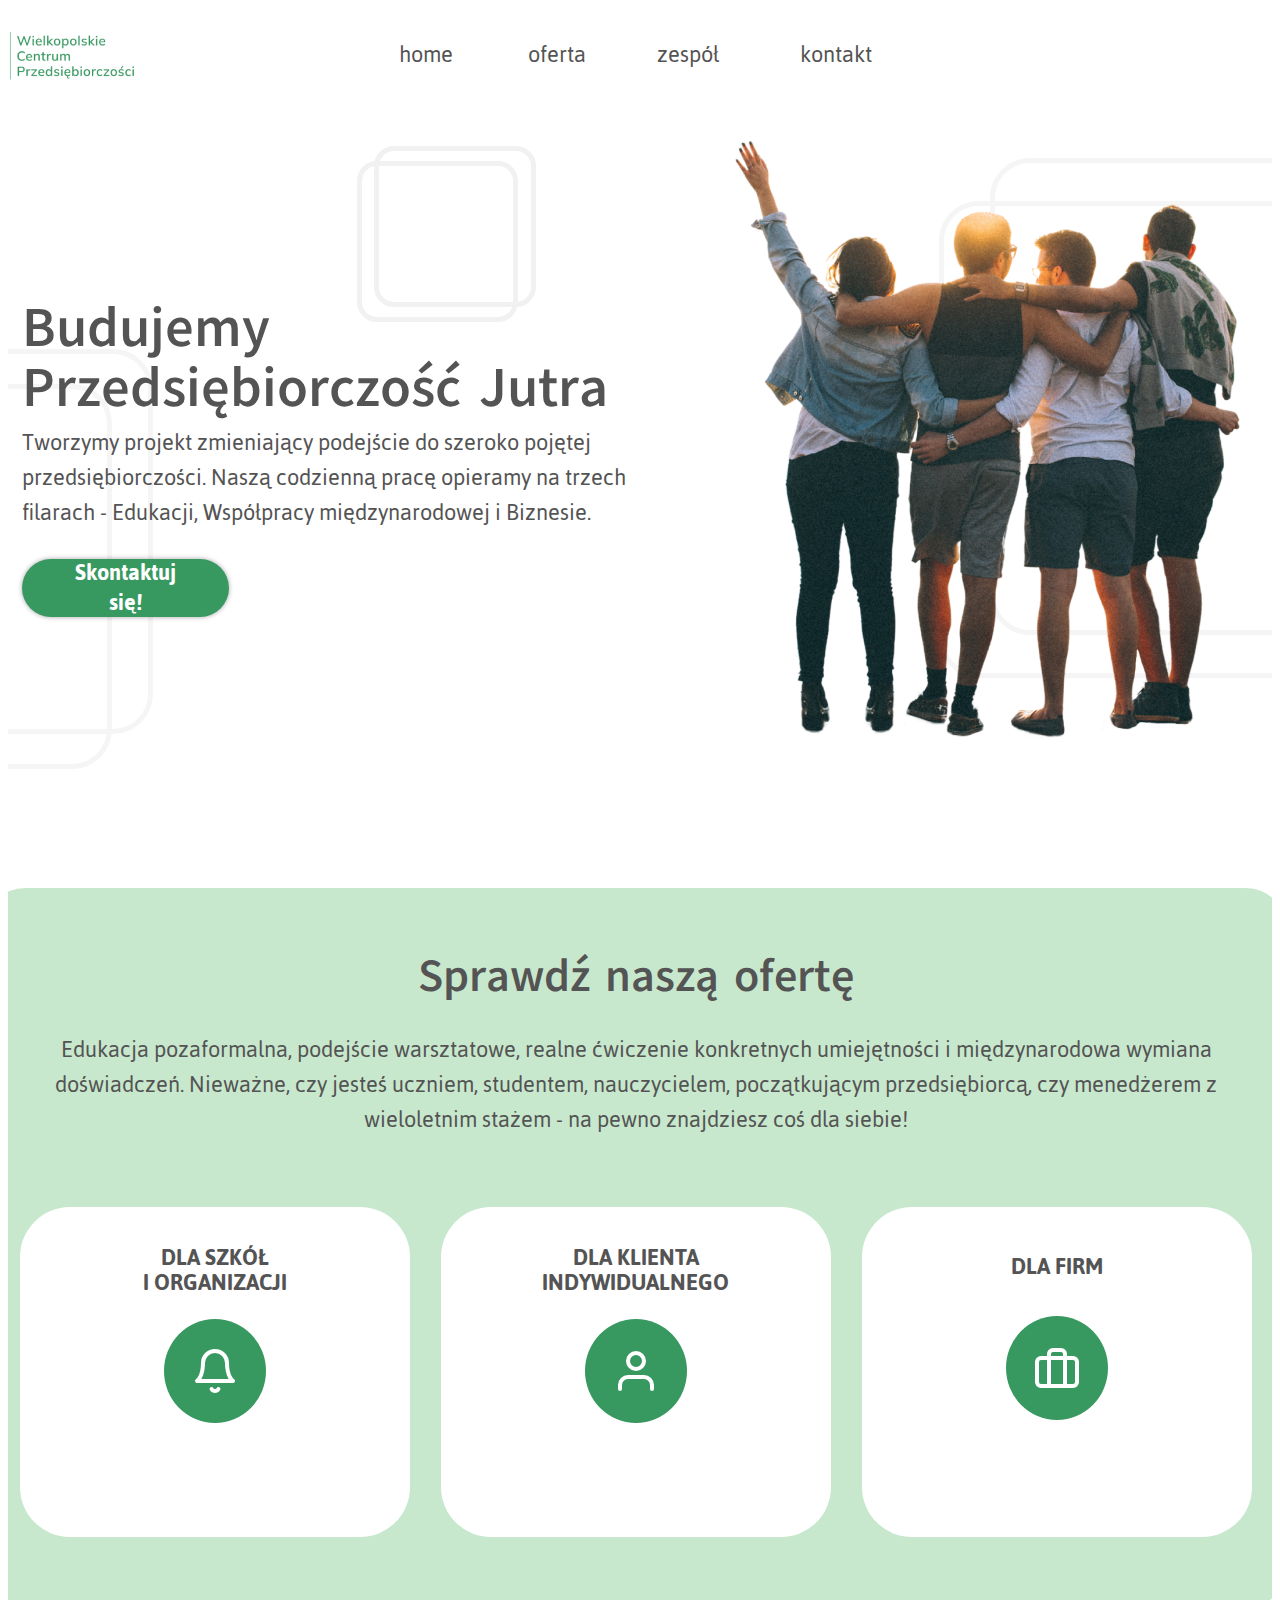
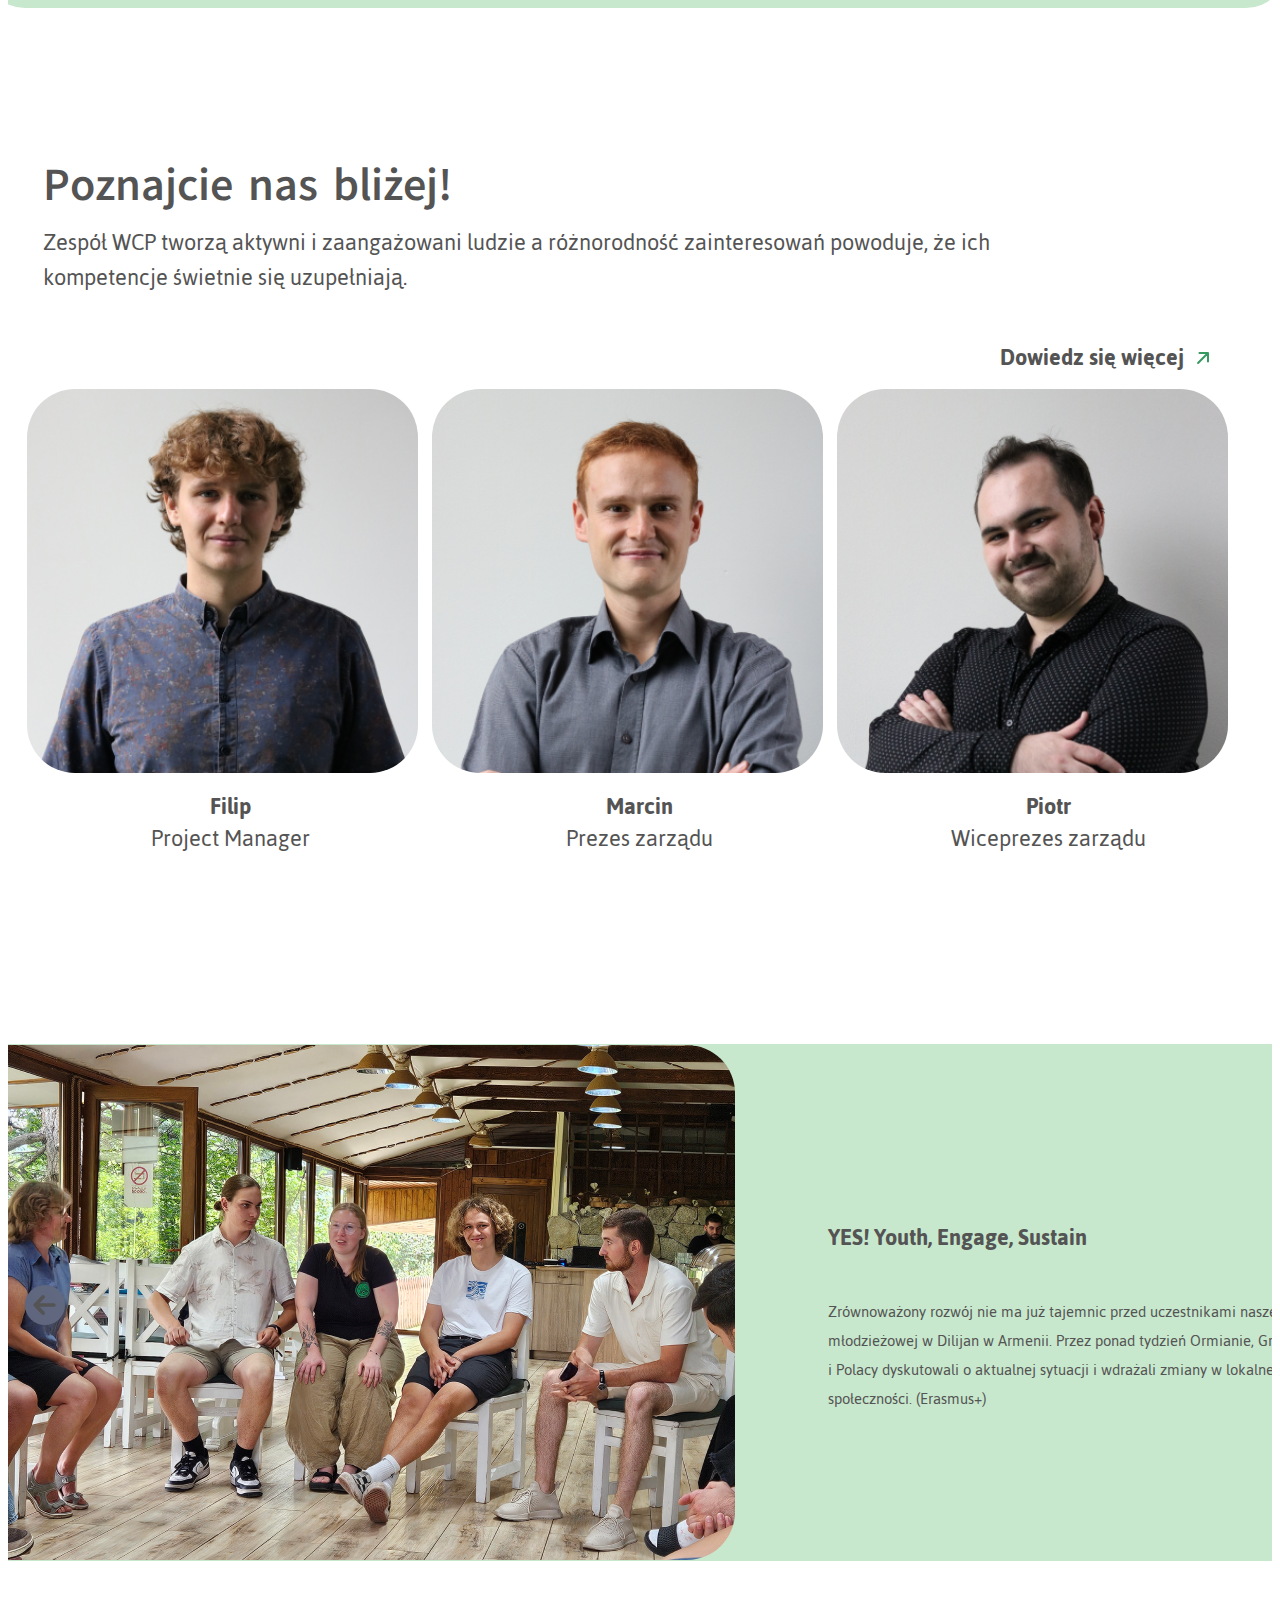
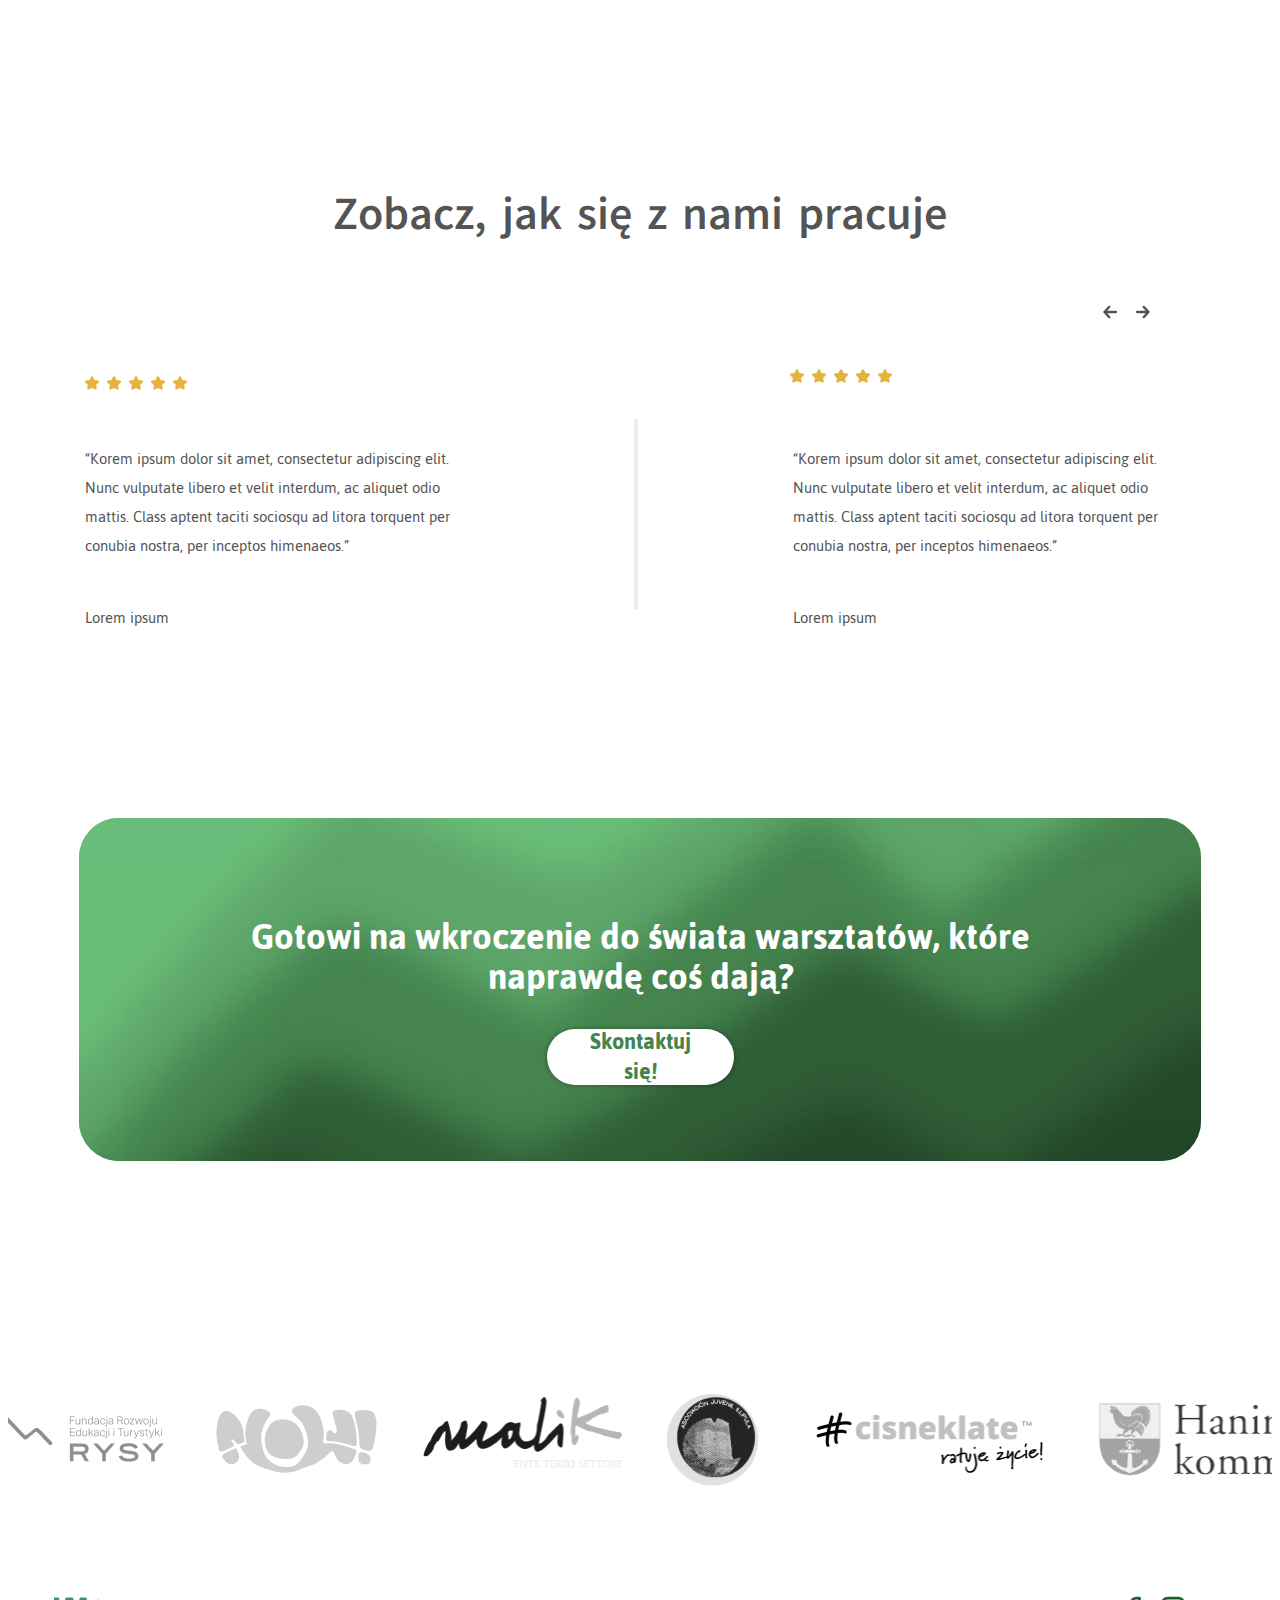
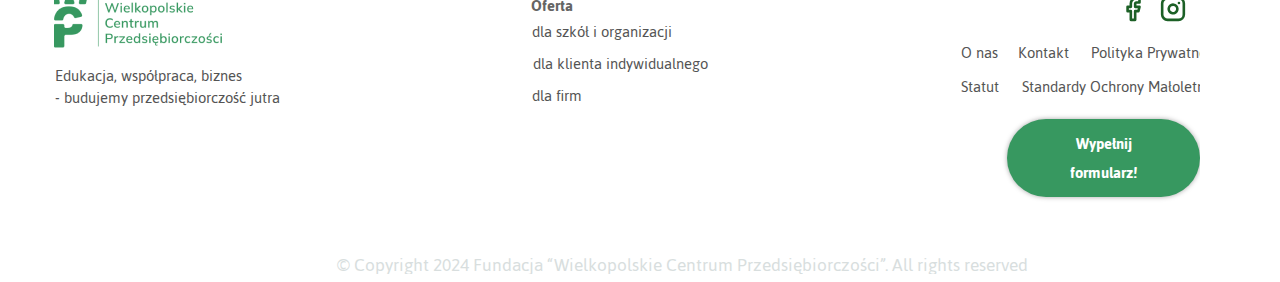
==== index.html @ 77547955 "Initial commit" ====
<!DOCTYPE html>
<html lang="pl">
<head>
  	<meta charset="utf-8">
  	<meta name="viewport" content="initial-scale=1, width=device-width">  	
  	<link rel="stylesheet"  href="index.css"/>
  	<link rel="stylesheet" href="https://fonts.googleapis.com/css2?family=Jaldi:wght@400;700&display=swap" />
  	<link rel="stylesheet" href="https://fonts.googleapis.com/css2?family=Akatab:wght@700;900&display=swap" />
  	<link rel="stylesheet" href="https://fonts.googleapis.com/css2?family=Inter:wght@400&display=swap" /> 	
</head>
<body>
  	<div class="homepage">
    		<div class="footer">
      			<p class="copyrights">© Copyright 2024 Fundacja “Wielkopolskie Centrum Przedsiębiorczości”. All rights reserved</p>    			
      			<div class="onas-kontakt-polityka">
        				<div class="footer-menu">
          					<div class="o-nas">O nas</div>
        				</div>
        				<div class="footer-menu1">
          					<div class="o-nas">Kontakt</div>
        				</div>
        				<div class="footer-menu2">
          					<div class="o-nas">Polityka Prywatności</div>
        				</div>
      			</div>
      			<div class="statut-standard">
        				<div class="footer-menu3">
          					<div class="o-nas">Statut</div>
        				</div>
        				<div class="footer-menu4">
          					<div class="o-nas">Standardy Ochrony Małoletnich</div>
        				</div>
      			</div>
				<div class="sm-footer">
					<img class="facebook-icon" alt="" src="/icons/Facebook.svg">
					
					<img class="facebook-icon" alt="" src="/icons/Instagram.svg">
					
					<img class="facebook-icon" alt="" src="/icons/Linkedin.svg">        				
			  	</div>
      			<div class="oferta">
        				<b class="oferta1">Oferta</b>
        				<div class="footer-menu5">
          					<div class="o-nas">dla szkół i organizacji</div>
        				</div>
        				<div class="footer-menu6">
          					<div class="o-nas">dla klienta indywidualnego</div>
        				</div>
        				<div class="footer-menu7">
          					<div class="o-nas">dla firm</div>
        				</div>
      			</div>
      			<div class="tagline">
        				<div class="edukacja-wsppraca-biznes">Edukacja, współpraca, biznes</div>
        				<div class="budujemy-przedsibiorczo-jut">- budujemy przedsiębiorczość jutra</div>
      			</div>
      			<img class="wcp-logo-icon" alt="" src="img/wcp_logo.png">
      			
      			<div class="buttons" id="buttonsContainer">
        				<b class="wypelnij-formularz">Wypełnij formularz!</b>
      			</div>
      			<div class="language">
        				<img class="language-icon" alt="" src="icons/language.svg">
        				
        				<div class="english">English</div>
      			</div>
    		</div>
    		<div class="partners">
      			<img class="rysy-logo-icon" alt="" src="img/rysy_logo.png">
      			
      			<img class="now-logo-icon" alt="" src="img/now_logo.png">
      			
      			<img class="malik-logo-icon" alt="" src="img/Malik_logo.png">
      			
      			<img class="illipula-logo-icon" alt="" src="img/illipula_logo.png">
      			
      			<img class="cisneklate-logo-icon" alt="" src="img/cisneklate_logo.png">
      			
      			<img class="haninge-logo-icon" alt="" src="img/haninge_logo.png">
      			
    		</div>
    		<div class="contact-segment">
      			<img class="img-1880-1-icon" alt="" src="img/IMG_1880 1.jpg">
      			
      			<b class="gotowi-na-wkroczenie">Gotowi na wkroczenie do świata warsztatów, które naprawdę coś dają?</b>
      			<div class="buttons1" id="buttonsContainer">
        				<b class="edukacja">Skontaktuj się!</b>
      			</div>
      			<img class="vector-icon" alt="" src="icons/kwadrat1 (1).png">
      			
      			<img class="vector-icon1" alt="" src="vector.png">
      			
    		</div>
    		<div class="testimonials">
      			<div class="line">
      			</div>
      			<div class="testimonial2">
        				<div class="edukacja-wsppraca-biznes">“Korem ipsum dolor sit amet, consectetur adipiscing elit. Nunc vulputate libero et velit interdum, ac aliquet odio mattis. Class aptent taciti sociosqu ad litora torquent per conubia nostra, per inceptos himenaeos.”</div>
        				<div class="edukacja-wsppraca-biznes">Lorem ipsum</div>
      			</div>
      			<div class="testimonial1">
        				<div class="text1">“Korem ipsum dolor sit amet, consectetur adipiscing elit. Nunc vulputate libero et velit interdum, ac aliquet odio mattis. Class aptent taciti sociosqu ad litora torquent per conubia nostra, per inceptos himenaeos.”</div>
        				<div class="edukacja-wsppraca-biznes">Lorem ipsum</div>
      			</div>
      			<div class="stars">
        				<img class="star-icon" alt="" src="icons/Star.svg">
        				
        				<img class="star-icon" alt="" src="icons/Star.svg">
        				
        				<img class="star-icon" alt="" src="icons/Star.svg">
        				
        				<img class="star-icon" alt="" src="icons/Star.svg">
        				
        				<img class="star-icon" alt="" src="icons/Star.svg">        				
      			</div>
      			<div class="stars1">
        				<img class="star-icon" alt="" src="icons/Star.svg">
        				
        				<img class="star-icon" alt="" src="icons/Star.svg">
        				
        				<img class="star-icon" alt="" src="icons/Star.svg">
        				
        				<img class="star-icon" alt="" src="icons/Star.svg">
        				
        				<img class="star-icon" alt="" src="icons/Star.svg">        				
      			</div>
      			<div class="arrows">
        				<img class="arrow-left-icon" alt="" src="icons/arrow_left.svg">
        				
        				<img class="arrow-right-icon" alt="" src="icons/arrow_right.svg">        				
      			</div>
      			<b class="title">Zobacz, jak się z nami pracuje</b>
    		</div>
    		<div class="events">
				<div class="events-child"></div>
				<img class="mask-group-icon" alt="" src="img/Armenia24.png">
				<div class="yes-youth-engage-sustain-parent">
					  <b class="yes-youth-engage">YES! Youth, Engage, Sustain</b>
					  <div class="zrwnowaony-rozwj-nie">
							Zrównoważony rozwój nie ma już tajemnic przed uczestnikami naszej wymiany młodzieżowej w Dilijan w Armenii. Przez ponad tydzień Ormianie, Gruzini, Litwini i Polacy dyskutowali o aktualnej sytuacji i wdrażali zmiany w lokalnej społeczności. (Erasmus+)
					  </div>
				</div>
				<img class="mask-group-icon-2" alt="" src="img/Szwecja24.png">
				<div class="teen-tycoon-training-parent">
					  <b class="teen-tycoon-training">Teen Tycoon Training</b>
					  <div class="cztery-nowe">
							Cztery nowe, innowacyjne i międzynarodowe pomysły biznesowe, z wypracowanymi biznesplanami, strategiami i wyprodukowanymi materiałami marketingowymi. To efekt naszej wymiany młodzieżowej pod Sztokholmem przygotowanej we współpracy z naszymi partnerami ze Szwecji, Finlandii i Azerbejdżanu! (Erasmus+)
					  </div>
				</div>
				<div class="slider-parent">
					  <div class="slider" onclick="toggleOpacity(false)">
							<img class="left-icon" alt="" src="icons/arrow_left.svg">
					  </div>
					  <div class="slider2" onclick="toggleOpacity(true)">
							<img class="left-icon" alt="" src="icons/arrow_right.svg">
					  </div>
				</div>
		  </div>
    		<div class="team">
      			<div class="text2">
      			</div>
      			<div class="text2">
      			</div>
      			<div class="text2">
      			</div>
      			<div class="text2">
      			</div>
      			<div class="check-button">
        				<b class="edukacja">Dowiedz się więcej</b>
        				<img class="left-icon" alt="" src="icons/arrow_up.svg">
        				
      			</div>
      			<div class="zesp-wcp-tworz">Zespół WCP tworzą aktywni i zaangażowani ludzie a różnorodność zainteresowań powoduje, że ich kompetencje świetnie się uzupełniają.</div>
      			<div class="filip-project-manager-container">
        				<p class="filip">
          					<b class="filip1">Filip</b>
        				</p>
        				<p class="project-manager">Project Manager</p>
      			</div>
      			<div class="marcin-prezes-zarzdu-container">
        				<p class="filip">
          					<b class="filip1">Marcin</b>
        				</p>
        				<p class="project-manager">Prezes zarządu</p>
      			</div>
      			<div class="piotr-wiceprezes-zarzdu-container">
        				<p class="filip">
          					<b class="filip1">Piotr</b>
        				</p>
        				<p class="project-manager">Wiceprezes zarządu</p>
      			</div>
      			<b class="poznajcie-nas-bliej">Poznajcie nas bliżej!</b>
      			<img class="img-1940-1-icon" alt="" src="img/IMG_1940 1.png">
      			
      			<img class="img-1968-1-icon" alt="" src="img/IMG_1968 1.png">
      			
      			<img class="img-1887-1-icon" alt="" src="img/IMG_1887 1.png">      			
    		</div>
    		<div class="offer">
      			<div class="buttons2">
        				<div class="offer-homepage-buttons">
          					<div class="dla-szk-i-organizacji-wrapper">
            						<b class="wypelnij-formularz">
              							<p class="dla-szk">DLA SZKÓŁ </p>
              							<p class="i-organizacji">I ORGANIZACJI</p>
            						</b>
          					</div>
          					<img class="icons-offer" alt="" src="icons/bell_icon.svg">
							  <ul class="offer-list">
								<li>warsztaty dla uczniów</li>
								<li>warsztaty dla nauczycieli</li>
								<li>szkolenia dla NGO</li>
								<li>Erasmus+</li>
							  </ul>
        				</div>
        				<div class="offer-homepage-buttons">
          					<div class="dla-szk-i-organizacji-wrapper">
            						<b class="wypelnij-formularz">
              							<p class="dla-szk">DLA KLIENTA</p>
              							<p class="i-organizacji">INDYWIDUALNEGO</p>
            						</b>
          					</div>
          					<img class="icons-offer" alt="" src="icons/client_icon.svg">
							  <ul class="offer-list">
								<li>Akademia Przedsiębiorczości</li>
								<li>Erasmus+</li>
								<li>Pierwszy Biznes</li>
								<li>Bussiness English</li>
							  </ul>          					
        				</div>
        				<div class="offer-homepage-buttons">
          					<div class="dla-szk-i-organizacji-wrapper">
            						<div class="dla-firm">
              							<p class="filip">DLA FIRM</p>
            						</div>
          					</div>
          					<img class="icons-offer" alt="" src="icons/company_icon.svg">
							  <ul class="offer-list">
								<li>szkolenia dla pracowników</li>
								<li>warsztatu dla menedżerów</li>
								<li>CSR / ESG</li>
								<li>Bussiness English</li>
							  </ul>      
        				</div>
      			</div>
      			<div class="text6">
        				<b class="title1">Sprawdź naszą ofertę</b>
        				<div class="content">Edukacja pozaformalna, podejście warsztatowe, realne ćwiczenie konkretnych umiejętności i międzynarodowa wymiana doświadczeń. Nieważne, czy jesteś uczniem, studentem, nauczycielem, początkującym przedsiębiorcą, czy menedżerem z wieloletnim stażem - na pewno znajdziesz coś dla siebie!</div>
      			</div>
    		</div>
    		<div class="cta">
      			<div class="rectangles">
        				<div class="rectangles-child">
        				</div>
        				<div class="rectangles-item">
        				</div>
        				<div class="rectangles-inner">
        				</div>
        				<div class="rectangle-div">
        				</div>
        				<div class="rectangles-child1">
        				</div>
        				<div class="rectangles-child2">
        				</div>
      			</div>
      			<div class="buttons3">
        				<b class="edukacja">Skontaktuj się!</b>
      			</div>
      			<div class="text7">
        				<b class="title2">Budujemy Przedsiębiorczość Jutra</b>
        				<div class="content">Tworzymy projekt zmieniający podejście do szeroko pojętej przedsiębiorczości. Naszą codzienną pracę opieramy na trzech filarach - Edukacji, Współpracy międzynarodowej i Biznesie.</div>
      			</div>
      			<img class="image-landing-page-icon" alt="" src="img/image_landing_page.png">      			
    		</div>
    		<div class="header">
      			<img class="logo-wcp-07-2" alt="" src="img/logo - WCP-07 2.jpg">
      			      			
      			<div class="buttons4">
        				<div class="header-menu">
          					<div class="home">home</div>
        				</div>
        				<div class="header-menu">
          					<div class="home1">oferta</div>
        				</div>
        				<div class="header-menu">
          					<div class="home2">zespół</div>
        				</div>
        				<div class="konrakt">
          					<div class="home3">kontakt</div>
        				</div>
      			</div>
    		</div>
  	</div>  	
  	<script>
		function toggleOpacity(isSlider2) {
			  const elementsToHide = isSlider2 ? 
				['.mask-group-icon', '.yes-youth-engage-sustain-parent'] : 
				['.mask-group-icon-2', '.teen-tycoon-training-parent'];
			  const elementsToShow = isSlider2 ? 
				['.mask-group-icon-2', '.teen-tycoon-training-parent'] : 
				['.mask-group-icon', '.yes-youth-engage-sustain-parent'];
			  
			  elementsToHide.forEach(selector => {
				document.querySelector(selector).style.opacity = '0';
			  });
			  elementsToShow.forEach(selector => {
				document.querySelector(selector).style.opacity = '1';
			  });
		}
  </script>
		</body>
</html>
---- index.css ----
.copyrights {
    position: absolute;
    top: 18.313rem;
    left: 26.063rem;
    font-size: 1.25rem;
    color: #d8dede;
    text-align: left;
}
.line-icon {
    position: absolute;
    top: 17.563rem;
    left: 5rem;
    width: 80rem;
    height: 0.188rem;
    object-fit: contain;
}
.o-nas {
    position: absolute;
    width: 100%;
    top: 0%;
    left: 0%;
    display: flex;
    align-items: center;
    justify-content: center;
}
.footer-menu {
    width: 2.375rem;
    position: relative;
    height: 1.813rem;
}
.footer-menu1 {
    width: 3.313rem;
    position: relative;
    height: 1.813rem;
}
.footer-menu2 {
    width: 8.563rem;
    position: relative;
    height: 1.813rem;
}
.onas-kontakt-polityka {
    position: absolute;
    top: 6.438rem;
    left: 65rem;
    display: flex;
    flex-direction: row;
    align-items: center;
    justify-content: flex-start;
    gap: 1.187rem;
}
.footer-menu3 {
    width: 2.688rem;
    position: relative;
    height: 1.813rem;
}
.footer-menu4 {
    width: 12.938rem;
    position: relative;
    height: 1.813rem;
}
.statut-standard {
    position: absolute;
    top: 8.563rem;
    left: 64.875rem;
    display: flex;
    flex-direction: row;
    align-items: center;
    justify-content: flex-start;
    gap: 1.125rem;
}
.facebook-icon {
    width: 1.625rem;
    position: relative;
    border-radius: 5px;
    height: 1.625rem;
    overflow: hidden;
    flex-shrink: 0;
}
.sm-footer {
    position: absolute;
    top: 3.813rem;
    left: 75rem;
    display: flex;
    flex-direction: row;
    align-items: center;
    justify-content: flex-start;
    gap: 0.875rem;
}
.oferta1 {
    align-self: stretch;
    position: relative;
    display: flex;
    color: #656565;
    text-align: left;
    align-items: center;
    height: 1.125rem;
    flex-shrink: 0;
}
.footer-menu5 {
    width: 8.875rem;
    position: relative;
    height: 1.813rem;
}
.footer-menu6 {
    align-self: stretch;
    position: relative;
    height: 1.813rem;
}
.footer-menu7 {
    width: 3.25rem;
    position: relative;
    height: 1.813rem;
}
.oferta {
    position: absolute;
    top: 3.813rem;
    left: 38.188rem;
    width: 11.188rem;
    display: flex;
    flex-direction: column;
    align-items: flex-start;
    justify-content: flex-start;
    gap: 0.187rem;
}
.edukacja-wsppraca-biznes {
    align-self: stretch;
    position: relative;
}
.budujemy-przedsibiorczo-jut {
    align-self: stretch;
    position: relative;
    margin-top: -0.438rem;
}
.tagline {
    position: absolute;
    top: 7.875rem;
    left: 8.438rem;
    width: 18.375rem;
    display: flex;
    flex-direction: column;
    align-items: flex-start;
    justify-content: flex-start;
    text-align: left;
}
.wcp-logo-icon {
    position: absolute;
    top: 3.813rem;
    left: 8.375rem;
    width: 10.5rem;
    height: 3.313rem;
    object-fit: cover;
}
.wypelnij-formularz {
    position: relative;
}
.buttons {
    position: absolute;
    top: 11.5rem;
    left: 67.938rem;
    box-shadow: 0px 0px 5.3px rgba(0, 0, 0, 0.35);
    border-radius: 50px;
    background-color: #379860;
    display: flex;
    flex-direction: row;
    align-items: center;
    justify-content: center;
    padding: 0.625rem 2.625rem;
    cursor: pointer;
    color: #fff;
}
.language-icon {
    width: 1.5rem;
    position: relative;
    height: 1.5rem;
    overflow: hidden;
    flex-shrink: 0;
}
.english {
    width: 3.625rem;
    position: relative;
    display: flex;
    align-items: center;
    justify-content: center;
    height: 1rem;
    flex-shrink: 0;
}
.language {
    position: absolute;
    top: calc(50% + 26.5px);
    left: calc(50% - 50rem);
    border: 1px solid #545454;
    box-sizing: border-box;
    width: 6.875rem;
    height: 2.313rem;
    display: flex;
    flex-direction: row;
    align-items: center;
    justify-content: center;
    gap: 0.437rem;
}
.footer {
    position: absolute;
    top: 295.438rem;
    left: calc(50% - 45rem);
    width: 100vw;
    height: 21.188rem;
    overflow: hidden;
    font-size: 1.063rem;
}

.rysy-logo-icon {
    width: 14.094rem;
    position: relative;
    height: 5rem;
    object-fit: cover;
}
.now-logo-icon {
    width: 11.5rem;
    position: relative;
    height: 5.875rem;
    object-fit: cover;
}
.malik-logo-icon {
    width: 13.313rem;
    position: relative;
    height: 5.313rem;
    object-fit: cover;
}
.illipula-logo-icon {
    width: 6.125rem;
    position: relative;
    height: 6.125rem;
    object-fit: cover;
}
.cisneklate-logo-icon {
    width: 17.188rem;
    position: relative;
    height: 5.313rem;
    object-fit: cover;
}
.haninge-logo-icon {
    width: 14.625rem;
    position: relative;
    height: 4.563rem;
    object-fit: cover;
}
.partners {
    position: absolute;
    top: 286.375rem;
    left: calc(50% - 692px);
    width: 86.531rem;
    height: 6.125rem;
    display: flex;
    flex-direction: row;
    align-items: center;
    justify-content: flex-start;
    gap: 1.937rem;
}
.img-1880-1-icon {
    position: absolute;
    top: 0rem;
    left: 0rem;
    width: 70.125rem;
    height: 21.438rem;
    object-fit: cover;
}
.gotowi-na-wkroczenie {
    position: absolute;
    top: calc(50% - 72.5px);
    left: calc(50% - 444px);
    line-height: 2.5rem;
    display: flex;
    align-items: center;
    justify-content: center;
    width: 55.5rem;
}
.edukacja {
    position: relative;
    line-height: 1.875rem;
}
.buttons1 {
    position: absolute;
    top: 13.188rem;
    left: 29.25rem;
    box-shadow: 0px 0px 5.3px rgba(0, 0, 0, 0.35);
    border-radius: 50px;
    background-color: #fff;
    width: 11.688rem;
    height: 3.5rem;
    display: flex;
    flex-direction: row;
    align-items: center;
    justify-content: center;
    padding: 0.625rem 2.625rem;
    box-sizing: border-box;
    cursor: pointer;
    font-size: 1.563rem;
    color: #44844d;
}
.vector-icon {
    position: absolute;
    top: -50.234rem;
    left: 7.936rem;
    width: 100.469rem;
    height: 98.8rem;
    object-fit: contain;
    opacity: 0.7;
}
.vector-icon1 {
    position: absolute;
    top: -20.837rem;
    left: -19.447rem;
    width: 100.594rem;
    height: 98.019rem;
    object-fit: contain;
    opacity: 0.7;
}
.contact-segment {
    position: absolute;
    top: 250.625rem;
    left: calc(50% - 561px);
    border-radius: 40px;
    background-color: #379860;
    width: 70.125rem;
    height: 21.438rem;
    overflow: hidden;
    font-size: 2.5rem;
    color: #fff;
}
.line {
    position: absolute;
    top: 18.438rem;
    left: calc(50% - 6px);
    border-right: 4px solid #eeeded;
    box-sizing: border-box;
    width: 0.25rem;
    height: 11.875rem;
}
.testimonial2 {
    position: absolute;
    top: 20rem;
    left: 47.313rem;
    width: 24.813rem;
    display: flex;
    flex-direction: column;
    align-items: flex-start;
    justify-content: flex-start;
    gap: 2.687rem;
}
.text1 {
    width: 24.813rem;
    position: relative;
    display: flex;
    align-items: center;
}
.testimonial1 {
    position: absolute;
    top: 20rem;
    left: 3.063rem;
    width: 27.438rem;
    display: flex;
    flex-direction: column;
    align-items: flex-start;
    justify-content: flex-start;
    gap: 2.687rem;
}
.star-icon {
    width: 0.875rem;
    position: relative;
    height: 0.875rem;
    overflow: hidden;
    flex-shrink: 0;
}
.stars {
    position: absolute;
    top: 15.313rem;
    left: 47.125rem;
    display: flex;
    flex-direction: row;
    align-items: center;
    justify-content: flex-start;
    gap: 0.5rem;
}
.stars1 {
    position: absolute;
    top: 15.75rem;
    left: 3.063rem;
    display: flex;
    flex-direction: row;
    align-items: center;
    justify-content: flex-start;
    gap: 0.5rem;
}
.arrow-left-icon {
    align-self: stretch;
    flex: 1;
    max-width: 100%;
    overflow: hidden;
    max-height: 100%;
    object-fit: contain;
}
.arrow-right-icon {
    align-self: stretch;
    flex: 1;
    border-radius: 5px;
    max-width: 100%;
    overflow: hidden;
    max-height: 100%;
    object-fit: contain;
}
.arrows {
    position: absolute;
    top: 11.313rem;
    left: 66.625rem;
    width: 3.063rem;
    height: 0.875rem;
    overflow: hidden;
    display: flex;
    flex-direction: row;
    align-items: center;
    justify-content: flex-start;
    gap: 1rem;
}
.title {
    position: absolute;
    top: calc(50% - 222px);
    left: calc(50% - 344px);
    font-size: 2.813rem;
    line-height: 2.813rem;
    display: flex;
    font-family: Akatab;
    text-align: center;
    align-items: center;
    justify-content: center;
    width: 43rem;
    height: 5.875rem;
}
.testimonials {
    position: absolute;
    top: 207.25rem;
    left: calc(50% - 604px);
    width: 75.5rem;
    height: 33.25rem;
    overflow: hidden;
    text-align: left;
    font-size: 1.063rem;
}
.events-child {
    position: absolute;
    top: -0.175rem;
    background-color: #c8e8cd;
    width: 150rem;
    height: 32.313rem;
    overflow: hidden;
}
.mask-group-icon {
    opacity: 1;
    position: absolute;
    border-radius: 0rem 3rem 3rem 0rem;
    height: 100.39%;
    width: 50.49%;
    top: -0.39%;
    right: 49.51%;
    bottom: 0%;
    left: 0%;
    max-width: 100%;
    overflow: hidden;
    max-height: 100%;
    object-fit: cover;
}
.yes-youth-engage {
    opacity: 1;
    align-self: stretch;
    position: relative;
    line-height: 1.875rem;
    display: flex;
    align-items: center;
    height: 5.375rem;
    flex-shrink: 0;
}
.zrwnowaony-rozwj-nie {
    opacity: 1;
    align-self: stretch;
    position: relative;
    font-size: 1.063rem;
}
.yes-youth-engage-sustain-parent {
    opacity: 1;
    position: absolute;
    top: 9.25rem;
    left: 51.25rem;
    width: 32.875rem;
    display: flex;
    flex-direction: column;
    align-items: flex-start;
    justify-content: flex-start;
    gap: 1rem;
}

.mask-group-icon-2 {
    opacity: 0;
    position: absolute;
    border-radius: 0rem 3rem 3rem 0rem;
    height: 100.39%;
    width: 50.49%;
    top: -0.39%;
    right: 49.51%;
    bottom: 0%;
    left: 0%;
    max-width: 100%;
    overflow: hidden;
    max-height: 100%;
    object-fit: cover;
}

.teen-tycoon-training {
    opacity: 1;
    align-self: stretch;
    position: relative;
    line-height: 1.875rem;
    display: flex;
    align-items: center;
    height: 5.375rem;
    flex-shrink: 0;
}

.cztery-nowe {
    opacity: 1;
    align-self: stretch;
    position: relative;
    font-size: 1.063rem;
}

.teen-tycoon-training-parent {
    opacity: 0;
    position: absolute;
    top: 9.25rem;
    left: 51.25rem;
    width: 32.875rem;
    display: flex;
    flex-direction: column;
    align-items: flex-start;
    justify-content: flex-start;
    gap: 1rem;
}

.left-icon {
    width: 1.5rem;
    position: relative;
    height: 1.5rem;
}

.slider {
    width: 2.5rem;
    backdrop-filter: blur(28px);
    border-radius: 40px;
    background-color: rgba(255, 255, 255, 0.15);
    height: 2.5rem;
    overflow: hidden;
    flex-shrink: 0;
    display: flex;
    flex-direction: row;
    align-items: center;
    justify-content: center;
}

.slider2 {
    width: 2.5rem;
    backdrop-filter: blur(28px);
    border-radius: 40px;
    background-color: rgba(255, 255, 255, 0.15);
    height: 2.5rem;
    overflow: hidden;
    flex-shrink: 0;
    display: flex;
    flex-direction: row;
    align-items: center;
    justify-content: center;
}
.slider-parent {
    position: absolute;
    top: 14.875rem;
    left: 1.063rem;
    width: 123%;
    display: flex;
    flex-direction: row;
    align-items: center;
    justify-content: space-between;
}
.events {
    position: absolute;
    top: 164.938rem;
    left: 0rem;
    width: 90rem;
    height: 32.188rem;
    text-align: left;
}
.text2 {
    position: absolute;
    top: 44rem;
    left: 36.813rem;
    font-size: 0.75rem;
    font-family: Inter;
    color: #000;
}
.check-button {
    position: absolute;
    top: 13.938rem;
    left: 59.813rem;
    display: flex;
    flex-direction: row;
    align-items: center;
    justify-content: flex-start;
    gap: 0.437rem;
}
.zesp-wcp-tworz {
    position: absolute;
    top: calc(50% - 261.5px);
    left: calc(50% - 598px);
    line-height: 2.188rem;
    display: flex;
    align-items: center;
    width: 59.25rem;
}
.filip1 {
    line-height: 1.2rem;
}
.filip {
    margin: 0;
}
.project-manager {
    margin: 0;
    line-height: 1.4rem;
}
.filip-project-manager-container {
    position: absolute;
    top: calc(50% + 298.5px);
    left: calc(50% - 490px);
    text-align: center;
}
.marcin-prezes-zarzdu-container {
    position: absolute;
    top: calc(50% + 298.5px);
    left: calc(50% - 75px);
    text-align: center;
}
.piotr-wiceprezes-zarzdu-container {
    position: absolute;
    top: calc(50% + 298.5px);
    left: calc(50% + 310px);
    text-align: center;
}
.poznajcie-nas-bliej {
    position: absolute;
    top: calc(50% - 347.5px);
    left: calc(50% - 598px);
    font-size: 2.813rem;
    line-height: 2.813rem;
    display: flex;
    font-family: Akatab;
    align-items: center;
    width: 31.375rem;
    height: 5.875rem;
}
.img-1940-1-icon {
    position: absolute;
    border-radius: 3rem;
    bottom: 5rem;
    left: calc(50% - 614px);
    width: 24.438rem;
    height: 24rem;
    object-fit: cover;
}
.img-1968-1-icon {
    position: absolute;
    border-radius: 3rem;
    bottom: 5rem;
    left: calc(50.5% + 190px);
    width: 24.438rem;
    height: 24rem;
    object-fit: cover;
}
.img-1887-1-icon {
    position: absolute;
    border-radius: 3rem;
    bottom: 5rem;
    left: calc(50% - 209px);
    width: 24.438rem;
    height: 24rem;
    object-fit: cover;
}
.team {
    position: absolute;
    top: 107rem;
    left: calc(50% - 597px);
    width: 74.75rem;
    height: 45.813rem;
    text-align: left;
}
.dla-szk {
    margin: 0;
    line-height: 1.8rem;
}
.i-organizacji {
    margin: 0;
    line-height: 1.2rem;
}
.dla-szk-i-organizacji-wrapper {
    display: flex;
    flex-direction: row;
    align-items: center;
    justify-content: center;
    padding: 1.062rem 0.625rem;
}
.icons-offer {
    width: 6.375rem;
    position: relative;
    height: 6.5rem;
    transition: width 0.4s ease, height 0.4s ease;
}
.offer-homepage-buttons {
    width: 24.375rem;
    border-radius: 50px;
    background-color: #fff;
    height: 20.625rem;
    display: flex;
    flex-direction: column;
    align-items: center;
    justify-content: flex-start;
    padding: 1.25rem 3.125rem;
    box-sizing: border-box;
    gap: 0.625rem;
}
.dla-firm {
    position: relative;
    line-height: 2.813rem;
    font-weight: 900;
}
.offer-homepage-buttons2 {
    width: 24.375rem;
    border-radius: 50px;
    background-color: #fff;
    height: 20.625rem;
    display: flex;
    flex-direction: column;
    align-items: center;
    justify-content: flex-start;
    padding: 1.25rem 3.125rem;
    box-sizing: border-box;
    gap: 0.625rem;
    font-family: Akatab;
}
.buttons2 {
    position: absolute;
    top: 19.938rem;
    left: 2.188rem;
    display: flex;
    flex-direction: row;
    align-items: center;
    justify-content: flex-start;
    gap: 1.937rem;
}
.title1 {
    align-self: stretch;
    position: relative;
    line-height: 2.813rem;
    display: flex;
    align-items: center;
    justify-content: center;
    height: 5.875rem;
    flex-shrink: 0;
}
.content {
    align-self: stretch;
    position: relative;
    font-size: 1.563rem;
    line-height: 2.188rem;
    font-family: Jaldi;
}
.text6 {
    position: absolute;
    top: 2.625rem;
    left: 3.625rem;
    width: 74.125rem;
    display: flex;
    flex-direction: column;
    align-items: center;
    justify-content: flex-start;
    gap: 0.5rem;
    font-size: 2.813rem;
    font-family: Akatab;
}
.offer {
    position: absolute;
    top: 55rem;
    left: calc(50% - 655px);
    border-radius: 40px;
    background-color: #c8e8cd;
    width: 81.313rem;
    height: 45rem;
    overflow: hidden;
}
.rectangles-child {
    position: absolute;
    top: 3.438rem;
    left: 75.75rem;
    border-radius: 40px;
    border: 5px solid #f5f5f5;
    box-sizing: border-box;
    width: 29.813rem;
    height: 29.813rem;
}
.rectangles-item {
    position: absolute;
    top: 0.75rem;
    left: 78.938rem;
    border-radius: 40px;
    border: 5px solid #f5f5f5;
    box-sizing: border-box;
    width: 29.813rem;
    height: 29.813rem;
}
.rectangles-inner {
    position: absolute;
    top: 14.875rem;
    left: 0rem;
    border-radius: 40px;
    border: 5px solid #f5f5f5;
    box-sizing: border-box;
    width: 24.063rem;
    height: 24.063rem;
}
.rectangle-div {
    position: absolute;
    top: 12.688rem;
    left: 2.563rem;
    border-radius: 40px;
    border: 5px solid #f5f5f5;
    box-sizing: border-box;
    width: 24.063rem;
    height: 24.063rem;
}
.rectangles-child1 {
    position: absolute;
    top: 0.938rem;
    left: 39.375rem;
    border-radius: 20px;
    border: 5px solid #f1f1f1;
    box-sizing: border-box;
    width: 10.063rem;
    height: 10.063rem;
}
.rectangles-child2 {
    position: absolute;
    top: 0rem;
    left: 40.438rem;
    border-radius: 20px;
    border: 5px solid #f1f1f1;
    box-sizing: border-box;
    width: 10.125rem;
    height: 10.063rem;
}
.rectangles {
    position: absolute;
    top: 0.688rem;
    left: 0rem;
    width: 108.75rem;
    height: 38.938rem;
}
.buttons3 {
    position: absolute;
    top: 26.5rem;
    left: 18.438rem;
    box-shadow: 0px 0px 5.3px rgba(0, 0, 0, 0.35);
    border-radius: 50px;
    background-color: #379860;
    width: 12.938rem;
    height: 3.625rem;
    display: flex;
    flex-direction: row;
    align-items: center;
    justify-content: center;
    padding: 0.625rem 2.625rem;
    box-sizing: border-box;
}
.title2 {
    align-self: stretch;
    position: relative;
    line-height: 3.75rem;
    display: flex;
    align-items: center;
    height: 8.375rem;
    flex-shrink: 0;
}
.text7 {
    position: absolute;
    top: 9.75rem;
    left: 18.438rem;
    width: 41.938rem;
    display: flex;
    flex-direction: column;
    align-items: flex-start;
    justify-content: flex-start;
    text-align: left;
    font-size: 3.438rem;
    color: #545454;
    font-family: Akatab;
}
.image-landing-page-icon {
    position: absolute;
    top: -0.625rem;
    left: 58.563rem;
    width: 39.25rem;
    height: 39.25rem;
    object-fit: cover;
}
.cta {
    position: absolute;
    top: 7.938rem;
    left: calc(50% - 913px);
    width: 108.75rem;
    height: 50.938rem;
    color: #fff;
}
.logo-wcp-07-2 {
    position: absolute;
    top: 1.313rem;
    left: 1.875rem;
    width: 12.688rem;
    height: 3.313rem;
    object-fit: cover;
}
.search-icon {
    position: absolute;
    top: 1.375rem;
    left: 84rem;
    width: 3.063rem;
    height: 3.063rem;
}
.home {
    position: absolute;
    top: 25%;
    left: 16.85%;
    line-height: 2.188rem;
}
.header-menu {
    width: 5.081rem;
    position: relative;
    height: 4.25rem;
}
.home1 {
    position: absolute;
    top: 25%;
    left: 14.39%;
    line-height: 2.188rem;
}
.home2 {
    position: absolute;
    top: 25%;
    left: 11.93%;
    line-height: 2.188rem;
}
.home3 {
    position: absolute;
    top: 25%;
    left: 18.46%;
    line-height: 2.188rem;
}
.konrakt {
    width: 7.25rem;
    position: relative;
    height: 4.25rem;
}
.buttons4 {
    position: absolute;
    top: 0.75rem;
    left: calc(50% - 255px);
    display: flex;
    flex-direction: row;
    align-items: center;
    justify-content: flex-start;
    gap: 3.125rem;
}
.header {
    position: absolute;
    top: 0rem;
    left: calc(50% - 720px);
    background-color: #fff;
    width: 90rem;
    height: 5.813rem;
    overflow: hidden;
}
.homepage {
    width: 100%;
    position: relative;
    background-color: #fff;
    height: 316.625rem;
    overflow: hidden;
    text-align: center;
    font-size: 1.563rem;
    color: #545454;
    font-family: Jaldi;
}
.offer-list {
    opacity: 0;
    list-style: disc;
    margin: 0.8rem 0 0;
    padding-left: 1.2rem;
    text-align: left;
    font-size: 1.1rem;
    transition: opacity 0.4s ease;
}

.offer-homepage-buttons:hover .offer-list {
    opacity: 1;
}

.offer-homepage-buttons:hover .icons-offer {
    width: 3.23rem;
    height: 3.30rem;
}
.mask-group-icon,
.yes-youth-engage-sustain-parent,
.mask-group-icon-2,
.teen-tycoon-training-parent {
transition: opacity 0.5s ease;
}
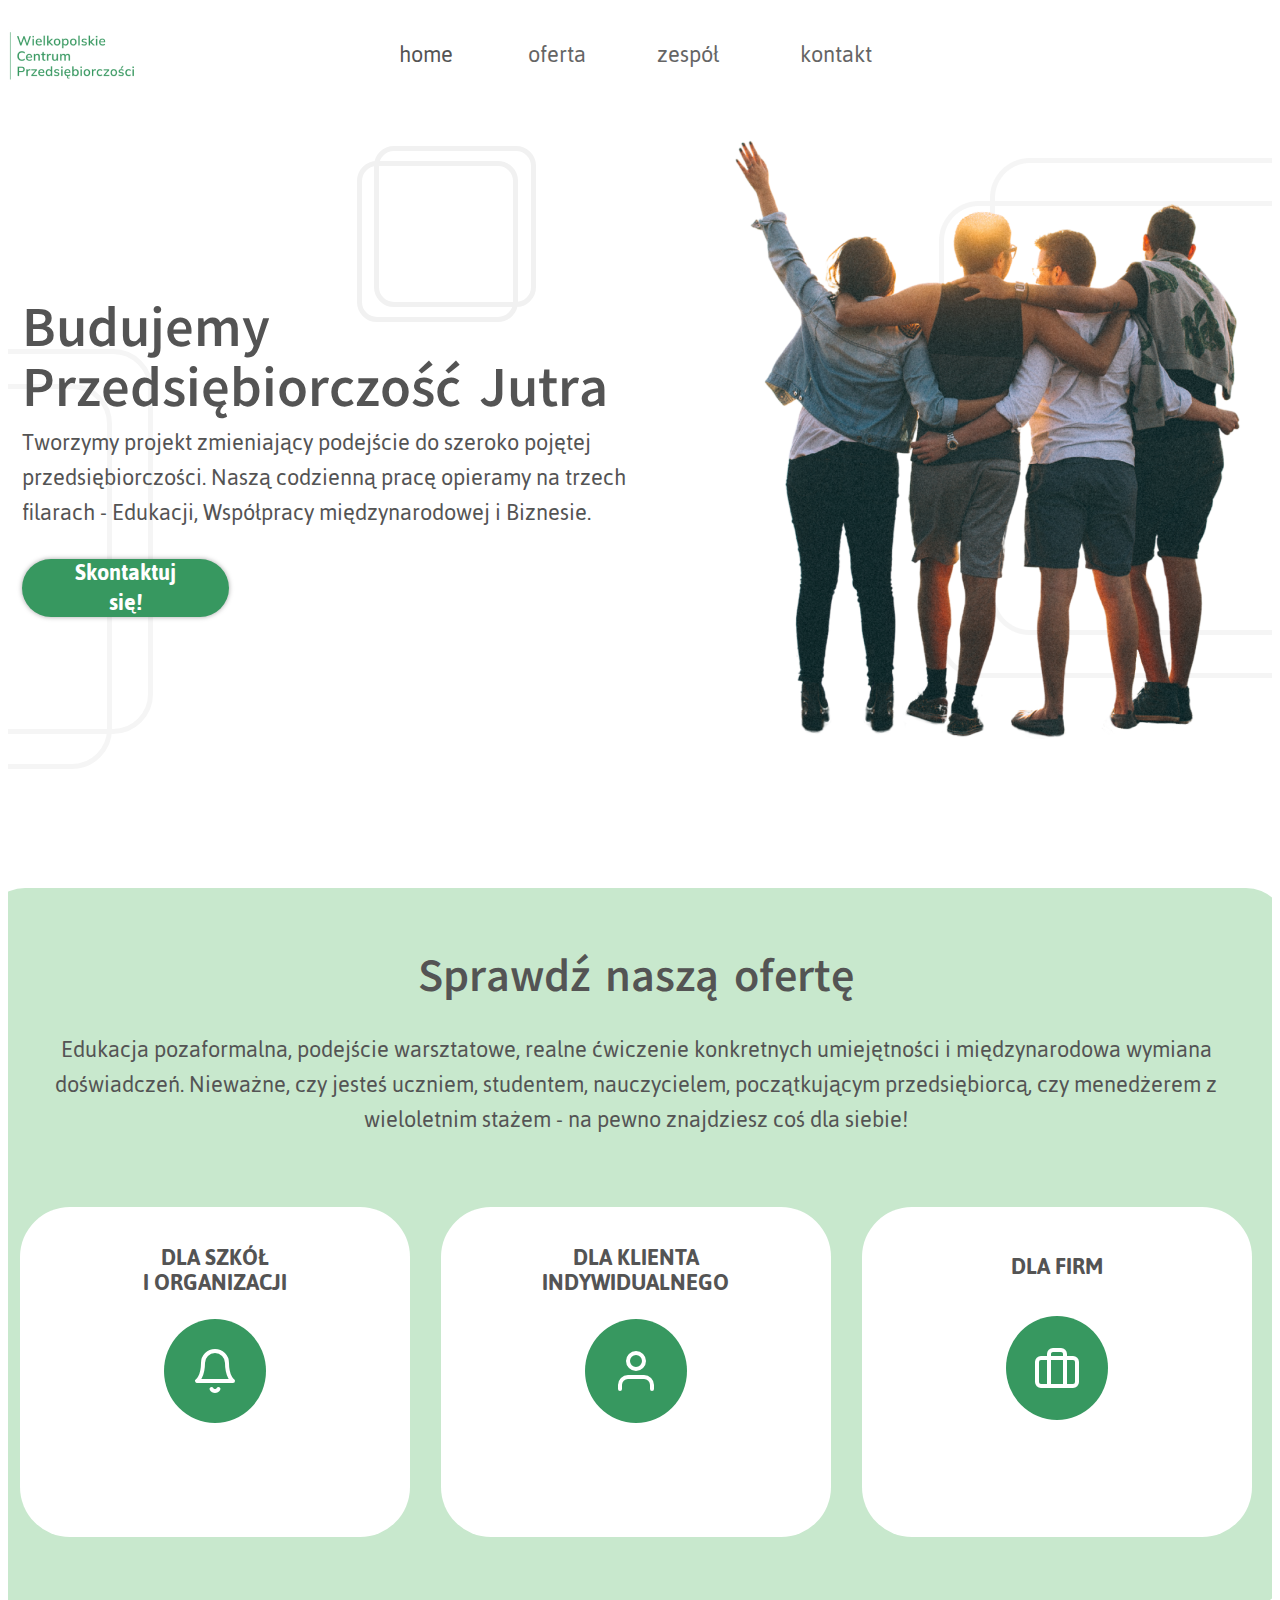
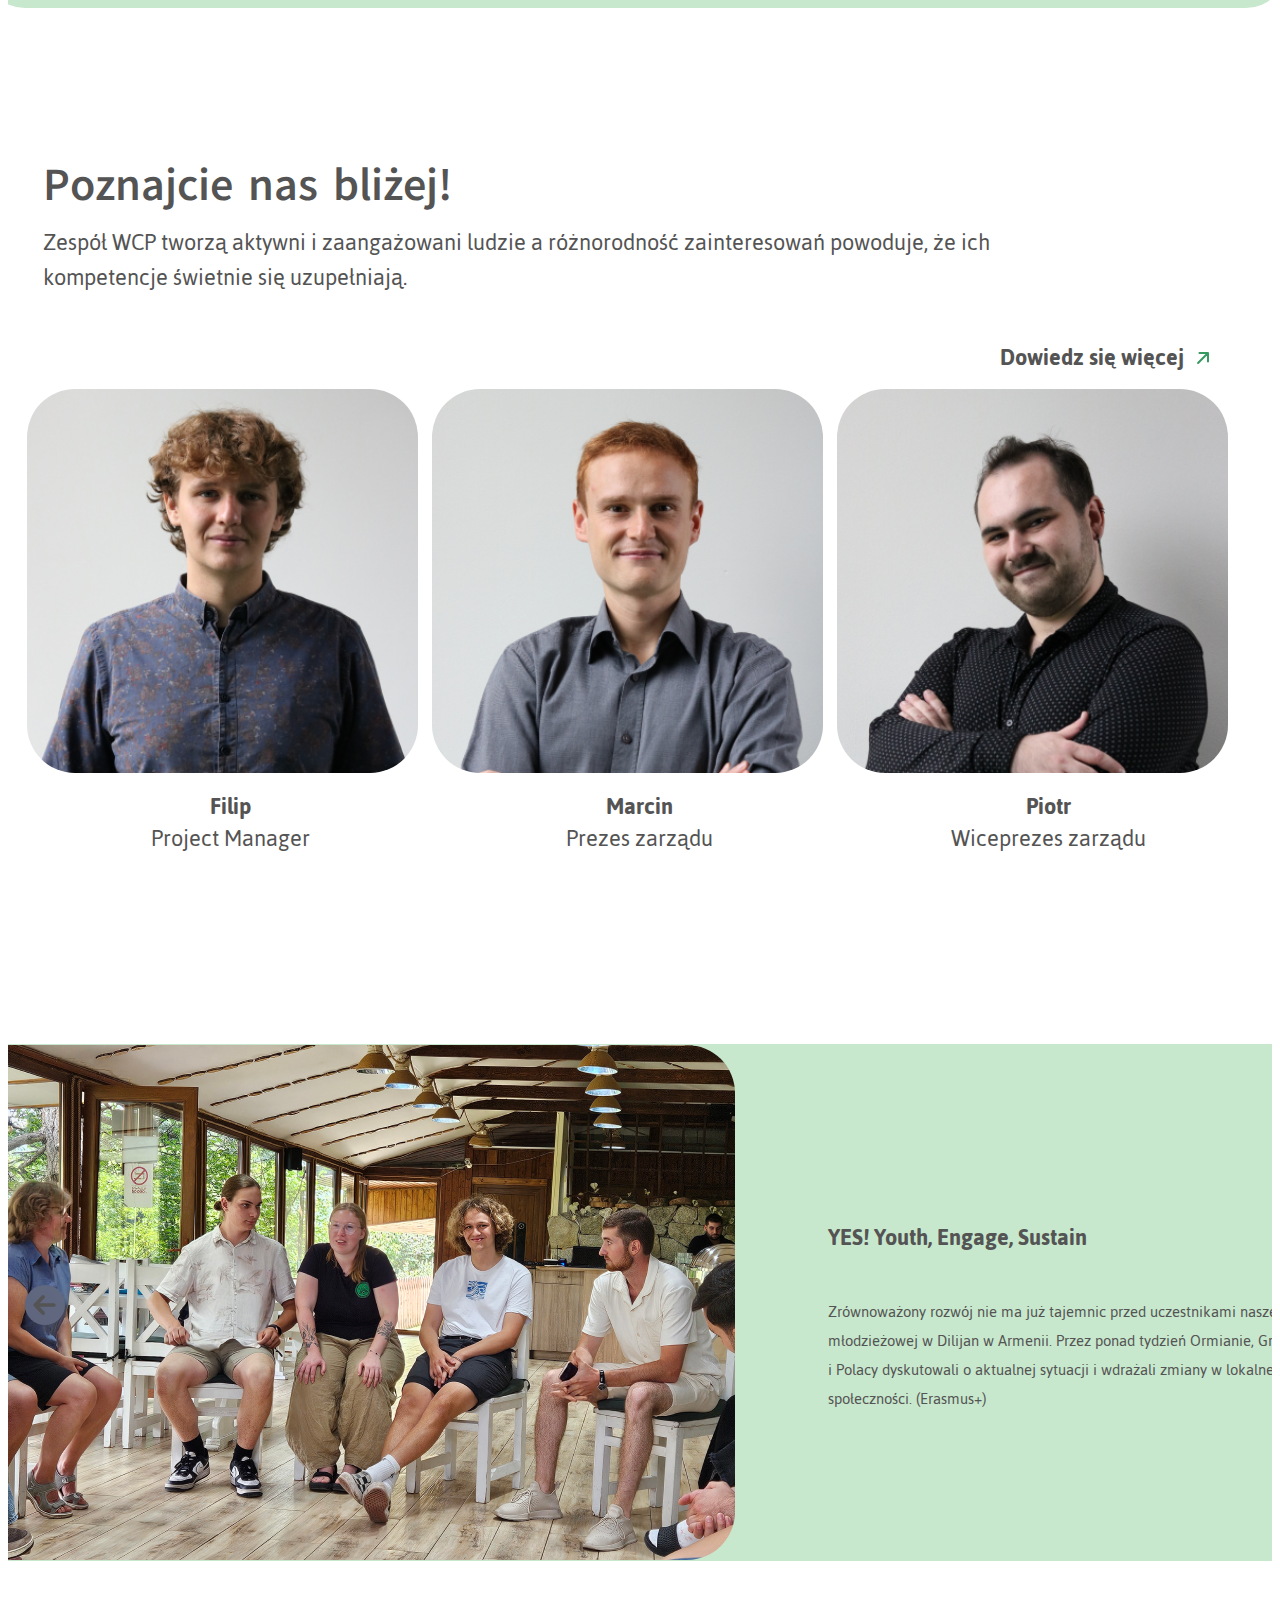
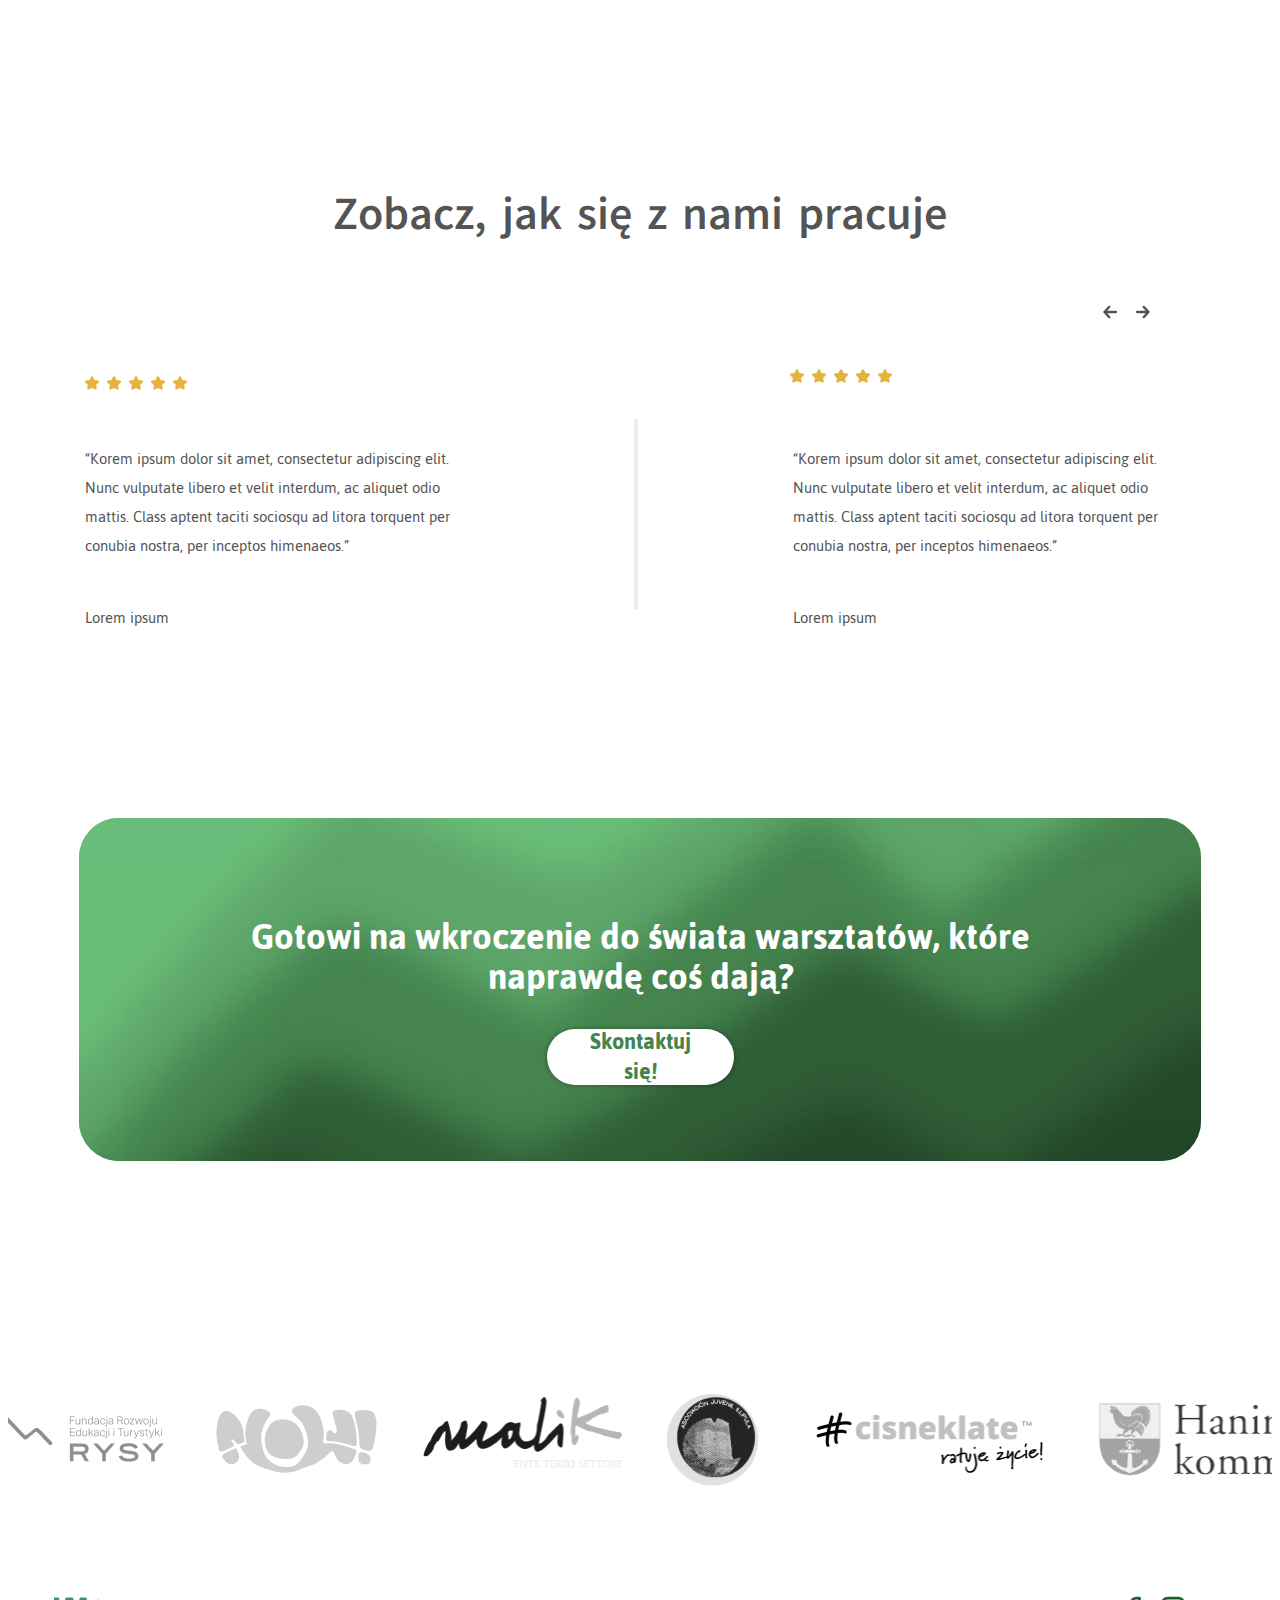
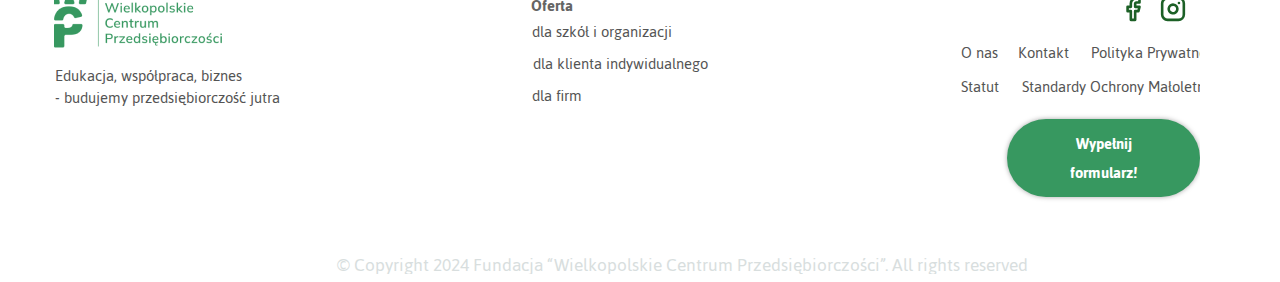
==== commit ef6e35f7: "Uzupelniono hiperlacza pomiedzy stronami" ====
--- a/index.html
+++ b/index.html
@@ -280,13 +280,13 @@
           					<div class="home">home</div>
         				</div>
         				<div class="header-menu">
-          					<div class="home1">oferta</div>
+          					<div class="home1"><a href="offer.html" style="color: #656565; text-decoration: none;">oferta</a></div>
         				</div>
         				<div class="header-menu">
-          					<div class="home2">zespół</div>
+          					<div class="home2"><a href="team.html" style="color: #656565; text-decoration: none;">zespół</a></div>
         				</div>
         				<div class="konrakt">
-          					<div class="home3">kontakt</div>
+          					<div class="home3"><a href="contact.html" style="color: #656565; text-decoration: none;">kontakt</a></div>
         				</div>
       			</div>
     		</div>
